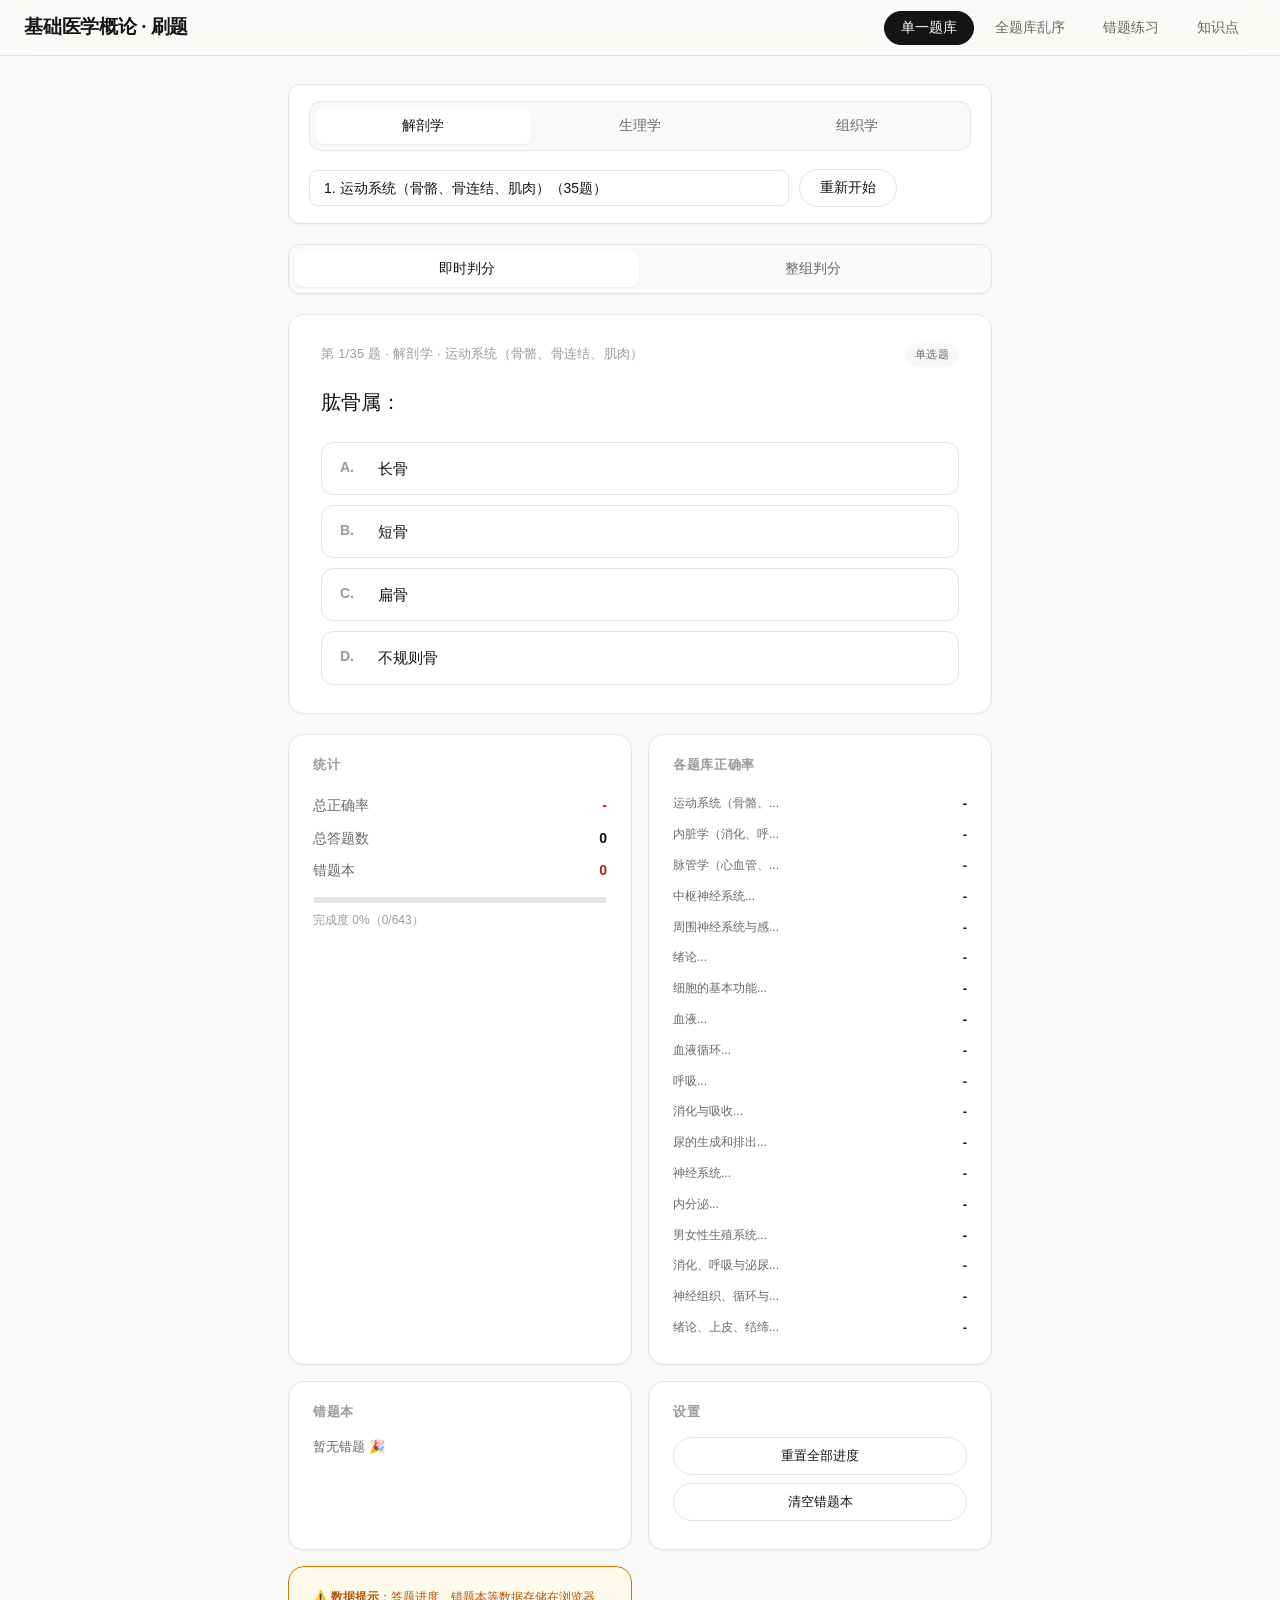
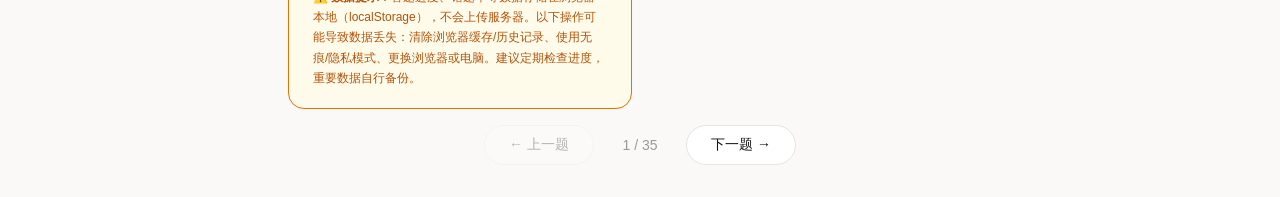
==== index.html @ 92da2a44 "feat: 工程化改造 + 三学科题库 + 知识点页 + 安全修复 - 重构为多文件工程: index.html + css/ + js/ - 新增生理学9章375题 + 组织学4组113题(含AI答" ====
<!DOCTYPE html>
<html lang="zh-CN">
<head>
<meta charset="UTF-8">
<meta name="viewport" content="width=device-width, initial-scale=1.0">
<meta http-equiv="Content-Security-Policy" content="default-src 'self'; script-src 'self' 'unsafe-inline'; style-src 'self' 'unsafe-inline'; frame-ancestors 'self';">
<title>基础医学概论刷题</title>
<link rel="stylesheet" href="css/style.css">
</head>
<body>

<!-- ═══════════════ Top Bar ═══════════════ -->
<header class="topbar">
  <span class="logo">基础医学概论 · 刷题</span>
  <nav class="nav">
    <button id="navSingle" class="active" onclick="switchMode('single')">单一题库</button>
    <button id="navAll" onclick="switchMode('all')">全题库乱序</button>
    <button id="navWrong" onclick="switchMode('wrong')">错题练习</button>
    <button id="navKnowledge" onclick="switchView('knowledge')">知识点</button>
  </nav>
</header>

<!-- ═══════════════ Quiz View ═══════════════ -->
<main class="main" id="quizView">

  <!-- Mode bar -->
  <div class="card mode-bar" id="modeBar">
    <div class="subject-filter" id="subjectFilter">
      <button class="subj-btn active" onclick="setSubject('解剖学')">解剖学</button>
      <button class="subj-btn" onclick="setSubject('生理学')">生理学</button>
      <button class="subj-btn" onclick="setSubject('组织学')">组织学</button>
    </div>
    <div class="mode-bar-row">
      <select id="bankSelect" onchange="onBankChange()"></select>
      <button class="btn-outline" onclick="restartCurrent()">重新开始</button>
      <button class="btn-primary" id="btnSubmitAll" onclick="submitAll()" style="display:none;">提交整组判分</button>
    </div>
  </div>

  <!-- Scoring toggle -->
  <div class="card scoring-toggle" id="scoringToggle">
    <button id="scInstant" class="active" onclick="setScoring('instant')">即时判分</button>
    <button id="scBatch" onclick="setScoring('batch')">整组判分</button>
  </div>

  <!-- Question -->
  <div class="card q-card" id="questionCard">
    <div id="questionArea">
      <div class="empty-state">
        <div class="empty-icon">📝</div>
        <p>请选择题库开始刷题</p>
      </div>
    </div>
  </div>

  <!-- Batch result -->
  <div class="card batch-result" id="batchResult">
    <div class="score" id="batchScore"></div>
    <p style="text-align:center;color:var(--text-sub);margin-top:8px;" id="batchDetail"></p>
  </div>

  <!-- Sidebar (stats) -->
  <div class="sidebar" id="sidebar">
    <div class="card">
      <h3>统计</h3>
      <div class="stat-row"><span>总正确率</span><span class="val" id="statOverall">-</span></div>
      <div class="stat-row"><span>总答题数</span><span class="val" id="statTotal">0</span></div>
      <div class="stat-row"><span>错题本</span><span class="val bad" id="statWrongCount">0</span></div>
      <div class="progress-bar-outer"><div class="progress-bar-inner" id="progressBar" style="width:0%"></div></div>
      <p style="font-size:12px;color:var(--text-muted);margin-top:8px;" id="progressLabel">完成度 0%</p>
    </div>
    <div class="card">
      <h3>各题库正确率</h3>
      <div id="bankStats"></div>
    </div>
    <div class="card">
      <h3>错题本</h3>
      <div id="wrongList"><p style="font-size:13px;color:var(--text-sub);">暂无错题</p></div>
    </div>
    <div class="card">
      <h3>设置</h3>
      <button class="settings-btn" onclick="confirmReset('progress')">重置全部进度</button>
      <button class="settings-btn danger" onclick="confirmReset('wrong')">清空错题本</button>
    </div>
    <div class="card" style="background:var(--accent-bg);border-color:var(--accent);">
      <p style="font-size:12px;color:var(--accent-h);line-height:1.7;margin:0;">
        ⚠️ <strong>数据提示</strong>：答题进度、错题本等数据存储在浏览器本地（localStorage），不会上传服务器。以下操作可能导致数据丢失：清除浏览器缓存/历史记录、使用无痕/隐私模式、更换浏览器或电脑。建议定期检查进度，重要数据自行备份。
      </p>
    </div>
  </div>

</main>

<!-- ═══════════════ Knowledge View ═══════════════ -->
<main class="main knowledge-view" id="knowledgeView" style="display:none;">
  <div class="kp-layout">
    <aside class="kp-sidebar card">
      <div class="kp-subj-tabs">
        <button class="kp-subj-btn active" onclick="setKnowledgeSubject('解剖学')">解剖学</button>
        <button class="kp-subj-btn" onclick="setKnowledgeSubject('生理学')">生理学</button>
        <button class="kp-subj-btn" onclick="setKnowledgeSubject('组织学')">组织学</button>
      </div>
      <h3 class="kp-title" id="kpSubjectTitle">解剖学</h3>
      <div class="kp-chapter-list" id="kpChapterList"></div>
    </aside>
    <section class="kp-content card" id="kpContent">
      <div class="empty-state">
        <div class="empty-icon">📖</div>
        <p>请选择左侧章节查看知识点</p>
      </div>
    </section>
  </div>
</main>

<!-- Bottom Navigation -->
<div class="bottom-nav" id="navButtons">
  <button id="btnPrev" onclick="goPrev()">← 上一题</button>
  <span class="nav-progress" id="navProgress"></span>
  <button id="btnNext" onclick="goNext()">下一题 →</button>
</div>

<!-- Toast -->
<div class="toast" id="toast"></div>

<!-- Modal -->
<div class="modal-overlay" id="modalOverlay">
  <div class="modal-box">
    <h3 id="modalTitle"></h3>
    <p id="modalMsg"></p>
    <div class="modal-btns">
      <button class="btn-cancel" onclick="closeModal()">取消</button>
      <button class="btn-danger" id="modalConfirmBtn" onclick="">确认</button>
    </div>
  </div>
</div>

<!-- Data files (load before app.js) -->
<script src="js/data-anatomy.js"></script>
<script src="js/data-physiology.js"></script>
<script src="js/data-histology.js"></script>
<script src="js/data-knowledge.js"></script>
<script src="js/app.js"></script>

</body>
</html>
---- css/style.css ----
/* ═══════════════════════════════════════════
   Claude-inspired design system
   ═══════════════════════════════════════════ */
:root {
  --bg:        #faf9f7;
  --surface:   #ffffff;
  --text:      #141413;
  --text-sub:  #6b6966;
  --text-muted:#9c9a96;
  --accent:    #d97706;
  --accent-h:  #b45309;
  --accent-bg: #fffbeb;
  --correct:   #15803d;
  --correct-bg:#f0fdf4;
  --wrong:     #b91c1c;
  --wrong-bg:  #fef2f2;
  --border:    #e7e5e2;
  --border-lt: #f0eeeb;
  --shadow-sm: 0 1px 2px rgba(0,0,0,.04);
  --shadow-md: 0 4px 16px rgba(0,0,0,.06);
  --radius-sm: 8px;
  --radius:    12px;
  --radius-lg: 16px;
  --font-sans: "Inter","SF Pro Text","Segoe UI","PingFang SC","Microsoft YaHei",sans-serif;
  --font-serif: "Editorial New","Georgia","Noto Serif SC","SimSun",serif;
  --max-w:     752px;
}

* { margin:0; padding:0; box-sizing:border-box; }
html { font-size:17px; -webkit-font-smoothing:antialiased; }
body {
  font-family:var(--font-sans); background:var(--bg); color:var(--text);
  min-height:100vh; line-height:1.6;
}

/* ── Top bar ── */
.topbar {
  position:sticky; top:0; z-index:100;
  background:rgba(250,249,247,.85); backdrop-filter:blur(12px);
  border-bottom:1px solid var(--border);
  padding:0 24px; height:56px;
  display:flex; align-items:center; justify-content:space-between;
}
.topbar .logo {
  font-family:var(--font-serif); font-size:19px; font-weight:600;
  color:var(--text); letter-spacing:-.01em;
}
.topbar .nav { display:flex; gap:4px; }
.topbar .nav button {
  padding:7px 16px; border:1px solid transparent; border-radius:20px;
  background:transparent; color:var(--text-sub); cursor:pointer;
  font-size:14px; font-family:var(--font-sans); transition:all .18s;
}
.topbar .nav button:hover { background:var(--accent-bg); color:var(--accent); }
.topbar .nav button.active {
  background:var(--text); color:#fff; border-color:var(--text);
}

/* ── Layout ── */
.main {
  max-width:var(--max-w); margin:0 auto; padding:28px 24px 16px;
  display:flex; flex-direction:column; gap:20px;
}

/* ── Card ── */
.card {
  background:var(--surface); border:1px solid var(--border);
  border-radius:var(--radius-lg); padding:24px 28px;
  box-shadow:var(--shadow-sm);
}

/* ── Mode bar ── */
.mode-bar {
  display:flex; flex-direction:column; gap:14px;
  padding:16px 20px; border-radius:var(--radius);
}
.mode-bar-row {
  display:flex; gap:10px; align-items:center; flex-wrap:wrap;
}
.mode-bar select,
.mode-bar-row select {
  flex:1; min-width:0; max-width:480px;
  padding:9px 14px; border:1px solid var(--border); border-radius:var(--radius-sm);
  font-size:14px; font-family:var(--font-sans); background:var(--surface);
  color:var(--text); cursor:pointer;
  appearance:none; background-image:url("data:image/svg+xml,%3Csvg xmlns='http://www.w3.org/2000/svg' width='12' height='12' viewBox='0 0 24 24' fill='none' stroke='%236b6966' stroke-width='2'%3E%3Cpath d='m6 9 6 6 6-6'/%3E%3C/svg%3E");
  background-repeat:no-repeat; background-position:right 12px center; padding-right:36px;
}
.mode-bar select:focus,
.mode-bar-row select:focus { outline:2px solid var(--accent); outline-offset:2px; }
.mode-bar .btn-primary {
  padding:9px 20px; border:none; border-radius:20px;
  background:var(--text); color:#fff; cursor:pointer;
  font-size:14px; font-family:var(--font-sans); font-weight:500;
  transition:all .18s;
}
.mode-bar .btn-primary:hover { background:#2d2d2b; transform:translateY(-1px); }
.mode-bar .btn-outline {
  padding:9px 20px; border:1px solid var(--border); border-radius:20px;
  background:var(--surface); color:var(--text); cursor:pointer;
  font-size:14px; font-family:var(--font-sans); transition:all .18s;
}
.mode-bar .btn-outline:hover { border-color:var(--text); background:var(--bg); }

/* ── Scoring toggle ── */
.scoring-toggle {
  display:flex; gap:2px; padding:6px; border-radius:var(--radius);
  background:var(--bg); border:1px solid var(--border);
}
.scoring-toggle button {
  flex:1; padding:9px 14px; border:none; border-radius:8px;
  background:transparent; color:var(--text-sub); cursor:pointer;
  font-size:14px; font-family:var(--font-sans); transition:all .18s;
}
.scoring-toggle button.active {
  background:var(--surface); color:var(--text); font-weight:500;
  box-shadow:var(--shadow-sm);
}

/* ── Question card ── */
.q-card { padding:28px 32px; }
.q-header {
  display:flex; justify-content:space-between; align-items:center;
  margin-bottom:20px;
}
.q-num { font-size:13px; color:var(--text-muted); letter-spacing:.02em; }
.q-type-tag {
  font-size:11px; padding:3px 10px; border-radius:12px;
  background:var(--bg); color:var(--text-sub); font-weight:500;
  letter-spacing:.03em; text-transform:uppercase;
}
.q-type-tag.tf { background:var(--accent-bg); color:var(--accent); }
.q-stem {
  font-family:var(--font-serif); font-size:20px; line-height:1.55;
  margin-bottom:24px; font-weight:500; color:var(--text);
}

/* ── Options ── */
.options { display:flex; flex-direction:column; gap:10px; }
.opt {
  padding:14px 18px; border:1.5px solid var(--border); border-radius:var(--radius);
  cursor:pointer; transition:all .15s; font-size:15px; line-height:1.55;
  display:flex; align-items:flex-start; gap:12px; background:var(--surface);
}
.opt:hover { border-color:var(--accent); background:var(--accent-bg); }
.opt.selected {
  border-color:var(--text); background:#f5f5f4;
  box-shadow:inset 0 0 0 1px var(--text);
}
.opt.correct-reveal {
  border-color:var(--correct); background:var(--correct-bg);
}
.opt.wrong {
  border-color:var(--wrong); background:var(--wrong-bg);
}
.opt .opt-letter {
  font-weight:600; min-width:26px; color:var(--text-muted);
  font-size:14px; line-height:1.55;
}
.opt.correct-reveal .opt-letter { color:var(--correct); }
.opt.wrong .opt-letter { color:var(--wrong); }

/* ── Explanation ── */
.explanation {
  margin-top:20px; padding:20px 22px; background:var(--bg);
  border-radius:var(--radius); border:1px solid var(--border);
  font-size:15px; line-height:1.75; display:none;
}
.explanation.show { display:block; }
.explanation .exp-label {
  font-weight:600; color:var(--correct); margin-bottom:8px;
  font-size:15px;
}
.explanation .exp-ai {
  font-size:12px; color:var(--text-muted); margin-top:12px;
  padding-top:10px; border-top:1px solid var(--border);
}

/* ── Batch result ── */
.batch-result {
  margin-top:0; padding:24px; background:var(--bg);
  border-radius:var(--radius); border:1px solid var(--border); display:none;
}
.batch-result.show { display:block; }
.batch-result .score { font-size:36px; font-weight:600; text-align:center; font-family:var(--font-serif); }

/* ── Sidebar (stats panel) ── */
.sidebar {
  display:grid; grid-template-columns:repeat(2,1fr); gap:16px;
}
.sidebar .card { padding:20px 24px; }
.sidebar .card h3 {
  font-size:13px; font-weight:600; color:var(--text-muted);
  text-transform:uppercase; letter-spacing:.05em; margin-bottom:14px;
  border-bottom:none; padding-bottom:0;
}

.stat-row {
  display:flex; justify-content:space-between; padding:5px 0;
  font-size:14px; color:var(--text-sub);
}
.stat-row .val { font-weight:600; color:var(--text); }
.stat-row .val.good { color:var(--correct); }
.stat-row .val.bad { color:var(--wrong); }

.progress-bar-outer {
  height:6px; background:var(--border); border-radius:3px;
  margin-top:10px; overflow:hidden;
}
.progress-bar-inner {
  height:100%; background:var(--text); border-radius:3px; transition:width .4s ease;
}

/* ── Wrong book items ── */
.wrong-item {
  padding:8px 0; border-bottom:1px solid var(--border-lt);
  font-size:13px; cursor:pointer; color:var(--text-sub); transition:color .15s;
}
.wrong-item:hover { color:var(--accent); }
.wrong-item .w-tag {
  font-size:10px; padding:2px 7px; border-radius:10px; margin-left:6px;
  font-weight:500;
}
.wrong-item .w-tag.mastered { background:var(--correct-bg); color:var(--correct); }
.wrong-item .w-tag.unmastered { background:var(--wrong-bg); color:var(--wrong); }

/* ── Bottom nav ── */
.bottom-nav {
  max-width:var(--max-w); margin:0 auto; padding:0 24px 32px;
  display:flex; justify-content:center; align-items:center; gap:16px;
}
.bottom-nav button {
  padding:10px 24px; border:1px solid var(--border); border-radius:20px;
  background:var(--surface); color:var(--text); cursor:pointer;
  font-size:14px; font-family:var(--font-sans); transition:all .18s;
}
.bottom-nav button:hover:not(:disabled) { border-color:var(--text); }
.bottom-nav button:disabled { opacity:.3; cursor:not-allowed; }
.bottom-nav .nav-progress { font-size:14px; color:var(--text-muted); min-width:60px; text-align:center; }

/* ── Toast ── */
.toast {
  position:fixed; bottom:32px; left:50%; transform:translateX(-50%); z-index:999;
  background:var(--text); color:#fff; padding:10px 24px; border-radius:20px;
  font-size:14px; opacity:0; transition:opacity .3s; pointer-events:none;
  box-shadow:0 8px 24px rgba(0,0,0,.15);
}
.toast.show { opacity:1; }

/* ── Modal ── */
.modal-overlay {
  position:fixed; inset:0; background:rgba(0,0,0,.35); z-index:200;
  display:flex; align-items:center; justify-content:center; display:none;
  backdrop-filter:blur(4px);
}
.modal-overlay.show { display:flex; }
.modal-box {
  background:var(--surface); border-radius:var(--radius-lg); padding:28px 32px;
  max-width:420px; width:90%; box-shadow:0 16px 48px rgba(0,0,0,.12);
  border:1px solid var(--border);
}
.modal-box h3 { font-family:var(--font-serif); font-size:20px; margin-bottom:10px; }
.modal-box p { font-size:15px; color:var(--text-sub); margin-bottom:20px; line-height:1.65; }
.modal-box .modal-btns { display:flex; gap:10px; justify-content:flex-end; }
.modal-box .modal-btns button {
  padding:9px 20px; border-radius:20px; border:1px solid var(--border);
  cursor:pointer; font-size:14px; font-family:var(--font-sans); transition:all .18s;
}
.modal-box .btn-danger { background:var(--wrong); color:#fff; border-color:var(--wrong); }
.modal-box .btn-danger:hover { background:#991b1b; }
.modal-box .btn-cancel { background:var(--surface); color:var(--text); }
.modal-box .btn-cancel:hover { background:var(--bg); }

/* ── Settings buttons ── */
.settings-btn {
  width:100%; margin-bottom:8px; padding:9px 16px;
  border:1px solid var(--border); border-radius:20px;
  background:var(--surface); color:var(--text); cursor:pointer;
  font-size:13px; font-family:var(--font-sans); transition:all .18s; text-align:center;
}
.settings-btn:hover { border-color:var(--text); background:var(--bg); }
.settings-btn.danger:hover { border-color:var(--wrong); color:var(--wrong); background:var(--wrong-bg); }

/* ── Empty state ── */
.empty-state { text-align:center; padding:48px 24px; color:var(--text-muted); }
.empty-state .empty-icon { font-size:40px; margin-bottom:12px; }
.empty-state p { font-size:15px; }

/* ── Subject filter ── */
.subject-filter {
  display:flex; gap:2px; padding:6px; border-radius:var(--radius);
  background:var(--bg); border:1px solid var(--border); margin-bottom:4px;
}
.subject-filter .subj-btn {
  flex:1; padding:9px 14px; border:none; border-radius:8px;
  background:transparent; color:var(--text-sub); cursor:pointer;
  font-size:14px; font-family:var(--font-sans); transition:all .18s;
}
.subject-filter .subj-btn.active {
  background:var(--surface); color:var(--text); font-weight:500;
  box-shadow:var(--shadow-sm);
}
.mode-bar-row { display:flex; gap:10px; align-items:center; flex-wrap:wrap; }

/* ── Knowledge view ── */
.knowledge-view { max-width:1080px; }
.kp-layout {
  display:grid; grid-template-columns:260px 1fr; gap:20px; align-items:start;
}
.kp-sidebar {
  padding:20px; position:sticky; top:76px; max-height:calc(100vh - 100px);
  overflow-y:auto;
}
.kp-subj-tabs {
  display:flex; gap:4px; margin-bottom:16px; padding:4px;
  background:var(--bg); border-radius:var(--radius);
}
.kp-subj-btn {
  flex:1; padding:8px; border:none; border-radius:6px;
  background:transparent; color:var(--text-sub); cursor:pointer;
  font-size:13px; font-family:var(--font-sans); transition:all .18s;
}
.kp-subj-btn.active { background:var(--surface); color:var(--text); font-weight:500; box-shadow:var(--shadow-sm); }
.kp-title {
  font-size:13px; font-weight:600; color:var(--text-muted);
  text-transform:uppercase; letter-spacing:.05em; margin-bottom:12px;
  border-bottom:1px solid var(--border-lt); padding-bottom:8px;
}
.kp-chapter-list { display:flex; flex-direction:column; gap:2px; }
.kp-chapter-item {
  padding:9px 12px; border-radius:var(--radius-sm); cursor:pointer;
  font-size:14px; color:var(--text-sub); transition:all .15s; line-height:1.4;
}
.kp-chapter-item:hover { background:var(--accent-bg); color:var(--accent); }
.kp-chapter-item.active { background:var(--text); color:#fff; font-weight:500; }
.kp-content { padding:28px 32px; min-height:400px; }
.kp-content .kp-ch-title {
  font-family:var(--font-serif); font-size:22px; font-weight:600;
  margin-bottom:20px; padding-bottom:12px; border-bottom:1px solid var(--border-lt);
}
.kp-content .kp-para {
  font-size:15px; line-height:1.85; margin-bottom:12px; color:var(--text);
}
.kp-content .kp-para.key { background:var(--accent-bg); padding:12px 16px; border-radius:var(--radius-sm); border-left:3px solid var(--accent); }
.kp-content .kp-para.warn { background:var(--wrong-bg); padding:12px 16px; border-radius:var(--radius-sm); border-left:3px solid var(--wrong); }
.kp-content .kp-section-title { font-weight:600; color:var(--accent); margin:18px 0 8px; font-size:15px; }

/* ── Responsive ── */
@media (max-width:800px) {
  .sidebar { grid-template-columns:1fr; }
  .q-card { padding:20px; }
  .q-stem { font-size:18px; }
  .topbar .nav button { padding:6px 12px; font-size:13px; }
  .topbar .logo { font-size:16px; }
  .kp-layout { grid-template-columns:1fr; }
  .kp-sidebar { position:static; max-height:none; }
  .kp-content { padding:20px; }
}
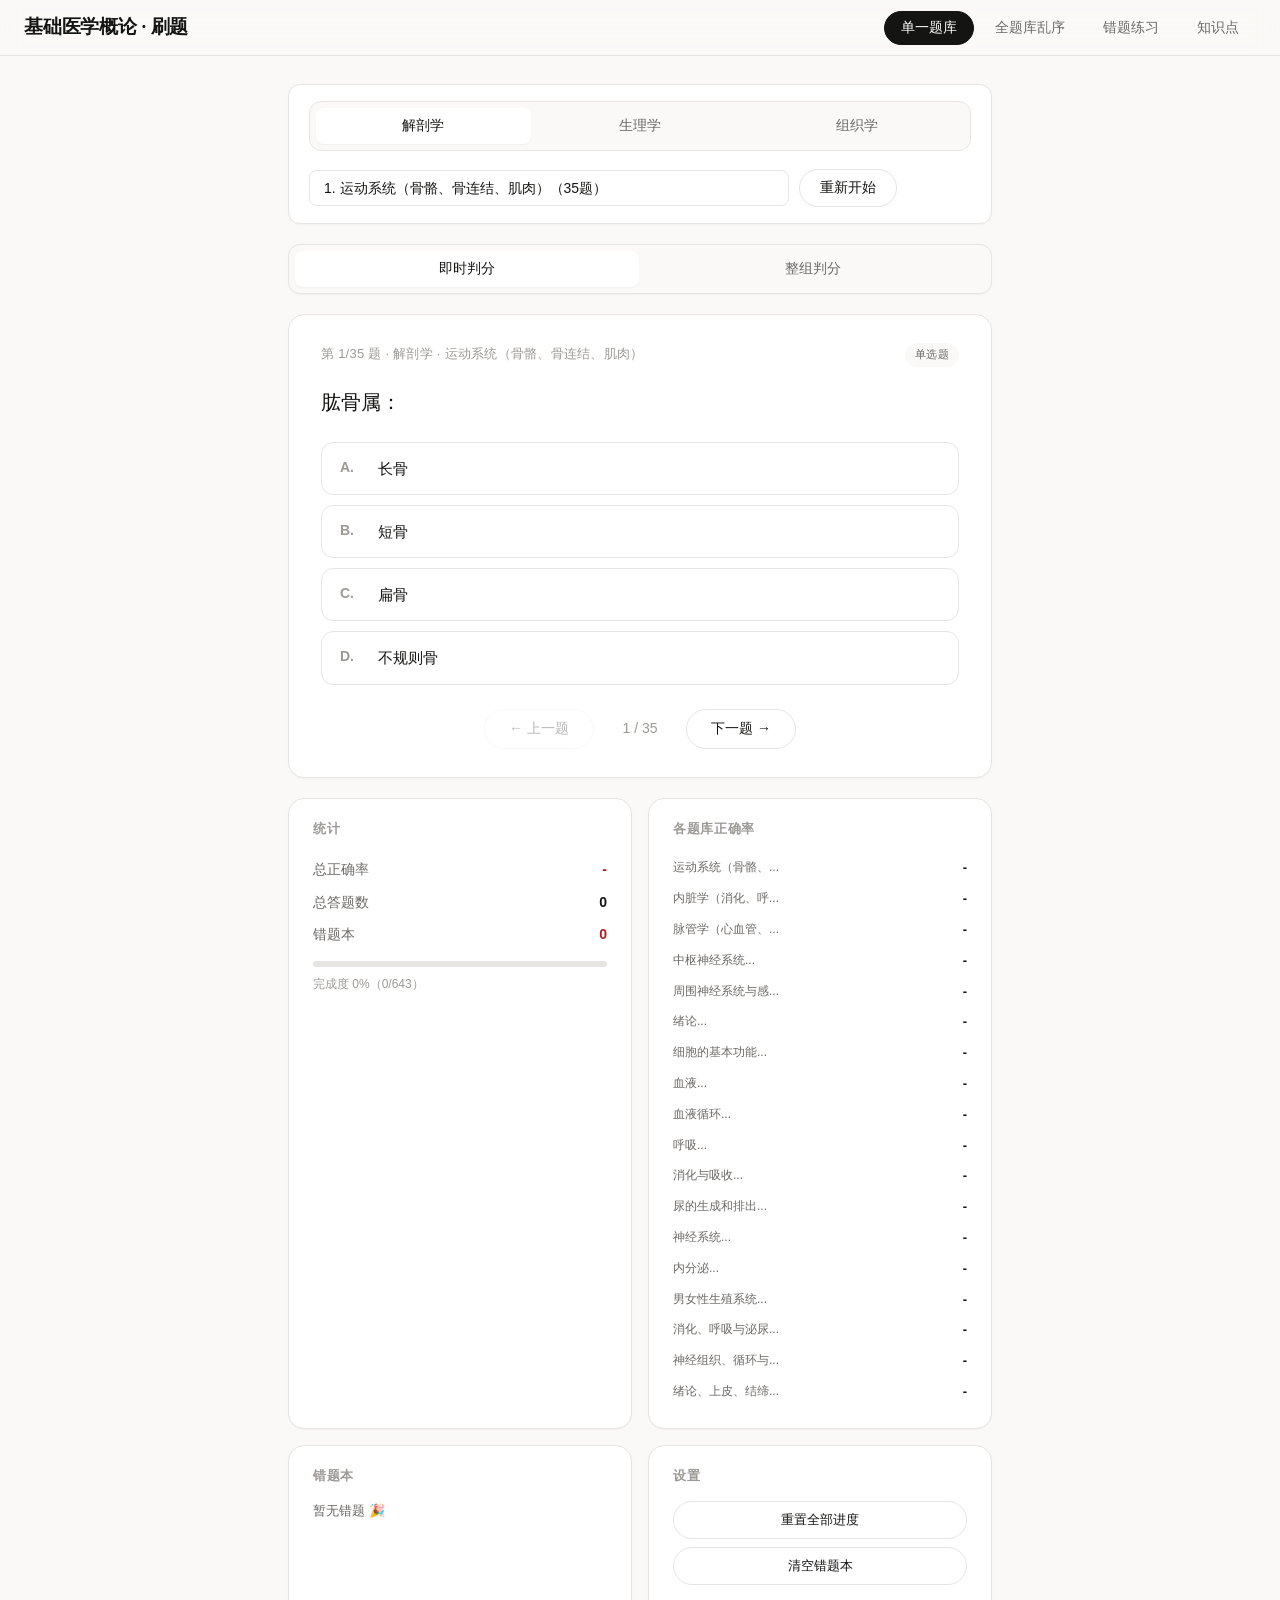
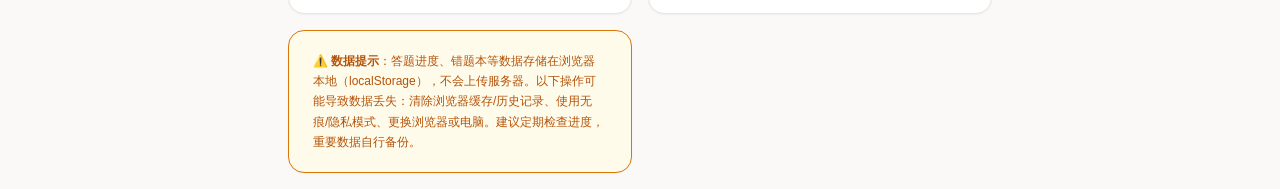
==== commit b16d2a35: "调整上一题/下一题按钮位置到题目卡片内" ====
--- a/index.html
+++ b/index.html
@@ -50,6 +50,13 @@
         <div class="empty-icon">📝</div>
         <p>请选择题库开始刷题</p>
       </div>
+    </div>
+
+    <!-- Bottom Navigation -->
+    <div class="bottom-nav" id="navButtons">
+      <button id="btnPrev" onclick="goPrev()">← 上一题</button>
+      <span class="nav-progress" id="navProgress"></span>
+      <button id="btnNext" onclick="goNext()">下一题 →</button>
     </div>
   </div>
 
@@ -112,13 +119,6 @@
   </div>
 </main>
 
-<!-- Bottom Navigation -->
-<div class="bottom-nav" id="navButtons">
-  <button id="btnPrev" onclick="goPrev()">← 上一题</button>
-  <span class="nav-progress" id="navProgress"></span>
-  <button id="btnNext" onclick="goNext()">下一题 →</button>
-</div>
-
 <!-- Toast -->
 <div class="toast" id="toast"></div>
 
--- a/css/style.css
+++ b/css/style.css
@@ -226,7 +226,7 @@
 
 /* ── Bottom nav ── */
 .bottom-nav {
-  max-width:var(--max-w); margin:0 auto; padding:0 24px 32px;
+  margin-top:24px;
   display:flex; justify-content:center; align-items:center; gap:16px;
 }
 .bottom-nav button {
